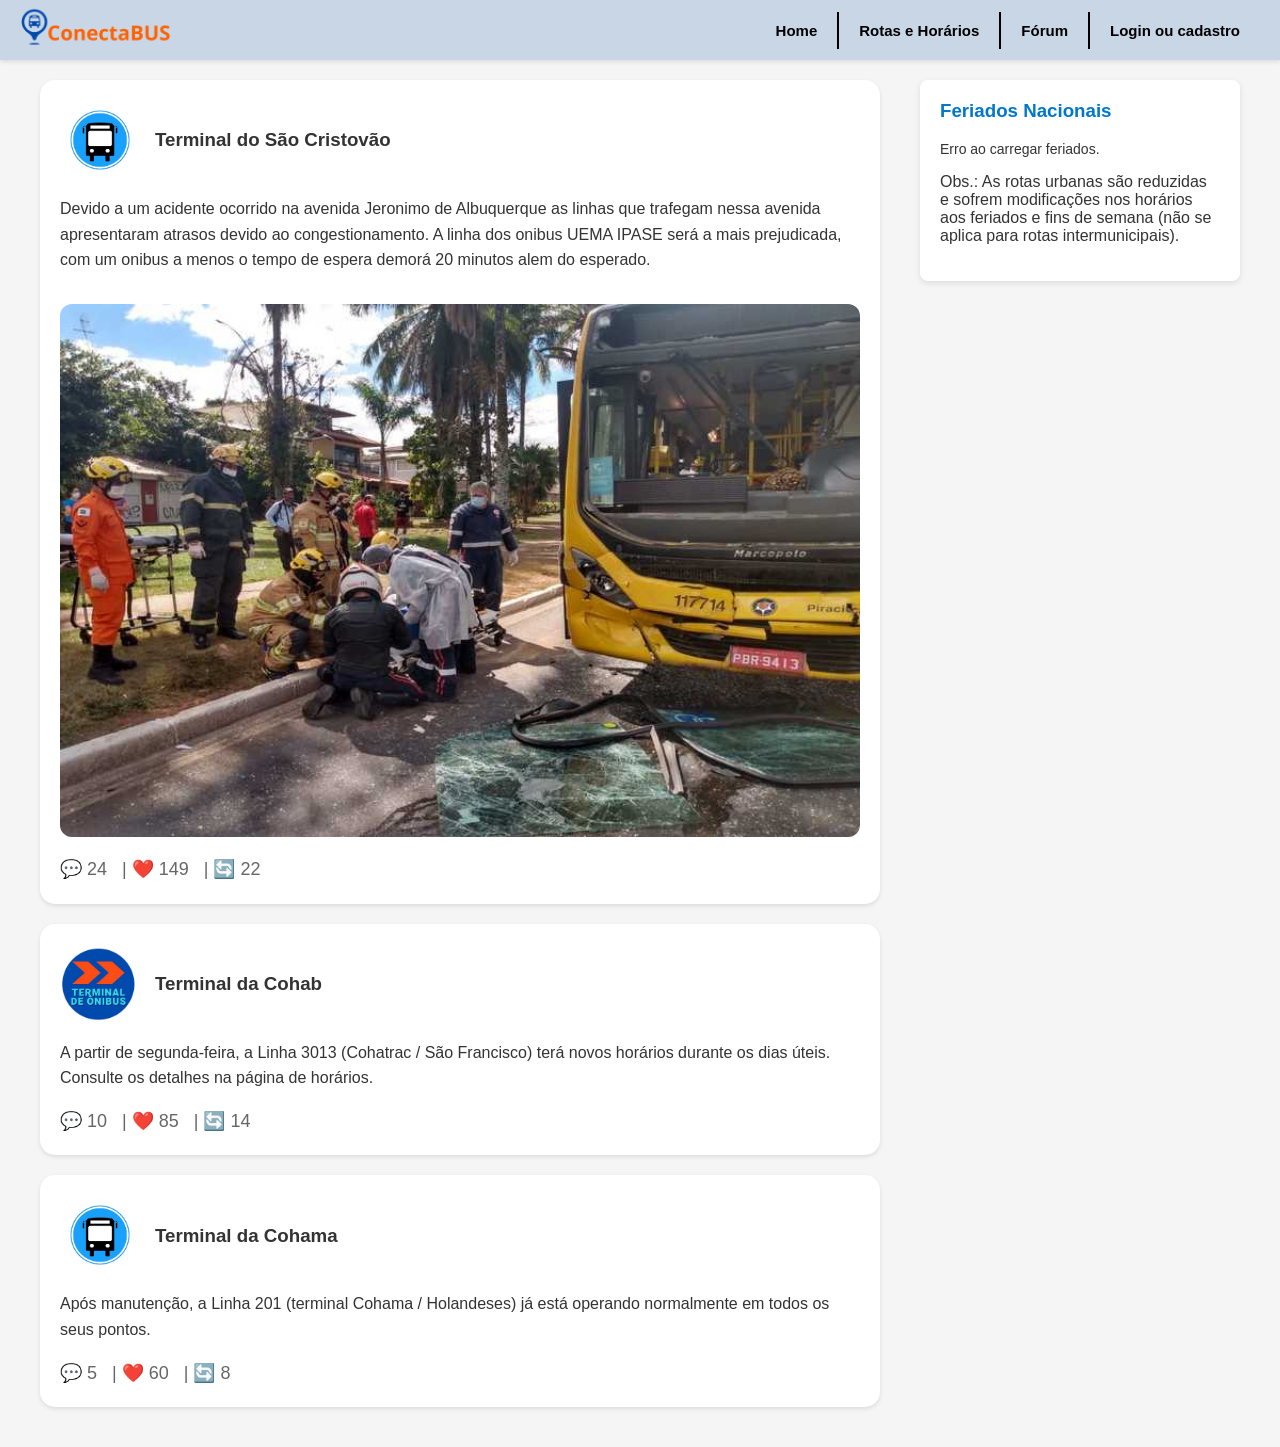
==== index.html @ ec61663d "front e bacl" ====
<!DOCTYPE html>
<html lang="pt-BR">
<head>
  <meta charset="UTF-8" />
  <meta name="viewport" content="width=device-width, initial-scale=1.0" />
  <title>Home - ConectaBUS</title>
  <link rel="stylesheet" href="./stylehome.css" />
</head>
<body>
  <header>
    <img src="./logohome.png" alt="ConectaBUS logo" class="logo" />
    <nav class="nav-bar">
      <ul>
        <li><a href="#">Home</a></li>
        <li><a href="https://moovitapp.com/index/pt-br/transporte_p%C3%BAblico-lines-Sao_Luis-4043-909237">Rotas e Horários</a></li>
        <li><a href="./forum.html">Fórum</a></li>
        <li><a href="./Login.html">Login ou cadastro</a></li>
      </ul>
      <button id="menu-button" aria-label="Abrir menu">☰</button>
      <button id="options-button" aria-label="Abrir opções">⚙️</button>
    </nav>
  </header>

  <div id="options-panel" class="hidden">
    <button onclick="toggleTheme()">Tema Claro / Escuro</button>
    <button>Configurações</button>
  </div>

  <main>
    <div class="layout-container">
      <div class="posts">
        <section class="post">
          <div class="post-header">
            <img src="./bushome.png" alt="Ônibus em manutenção" />
            <h3>Terminal do São Cristovão</h3>
          </div>
          <p>
            Devido a um acidente ocorrido na avenida Jeronimo de Albuquerque as linhas que trafegam nessa avenida apresentaram atrasos devido ao congestionamento.
            A linha dos onibus UEMA IPASE será a mais prejudicada, com um onibus a menos o tempo de espera demorá 20 minutos alem do esperado.
          </p>
          <img src="./batidahome.jpeg" alt="batida de onibus" class="postbatida" />
          <div class="post-actions">
            <span>💬 24</span> | <span>❤️ 149</span> | <span>🔄 22</span>
          </div>
        </section>
        <section class="post">
          <div class="post-header">
            <img src="./teminalhome.png" alt="Ônibus na estação" />
            <h3>Terminal da Cohab</h3>
          </div>
          <p>
            A partir de segunda-feira, a Linha 3013 (Cohatrac / São Francisco) terá novos horários durante os dias úteis. Consulte os detalhes na página de horários.
          </p>
          <div class="post-actions">
            <span>💬 10</span> | <span>❤️ 85</span> | <span>🔄 14</span>
          </div>
        </section>
        <section class="post">
          <div class="post-header">
            <img src="./bushome.png" alt="Ônibus em circulação" />
            <h3>Terminal da Cohama</h3>
          </div>
          <p>
            Após manutenção, a Linha 201 (terminal Cohama / Holandeses) já está operando normalmente em todos os seus pontos.
          </p>
          <div class="post-actions">
            <span>💬 5</span> | <span>❤️ 60</span> | <span>🔄 8</span>
          </div>
        </section>
      </div>
      <div class="holidays-box">
        <aside class="holiday-box">
          <h3>Feriados Nacionais</h3>
          <ul id="holiday-list">
            <li>Carregando...</li>
          </ul>
          <p>
            Obs.: As rotas urbanas são reduzidas e sofrem modificações nos horários aos feriados e fins de semana (não se aplica para rotas intermunicipais).
          </p>
        </aside>
      </div>
    </div>
  </main>

  <script src="./scripthome.js"></script>
</body>
</html>
---- stylehome.css ----
/* -------------------------------
   FONTES E CORES BASE
--------------------------------- */
body {
  font-family: Arial, sans-serif;
  margin: 0;
  background-color: #F5F5F5;
  color: #333;
  transition: background-color 0.3s, color 0.3s;
}

/* -------------------------------
   CABEÇALHO E NAVEGAÇÃO
--------------------------------- */
header {
  background-color: #c8d6e5; 
  display: flex;
  justify-content: space-between;
  align-items: center;
  padding: 0 20px;
  height: 60px;
  box-shadow: 0 2px 4px rgba(0, 0, 0, 0.1);
}

.logo {
  height: 70px;
  width: auto;
}

.nav-bar {
  position: relative;
  display: flex;
  align-items: center;
  gap: 10px;
}

.nav-bar ul {
  list-style: none;
  display: flex;
  margin: 0;
  padding: 0;
}

.nav-bar li {
  display: flex;
  align-items: center;
}

.nav-bar a {
  text-decoration: none;
  color: #000;
  font-weight: bold;
  font-size: 15px;
  padding: 10px 20px;
  display: inline-flex;
  align-items: center;
}

.nav-bar li:not(:last-child) a {
  border-right: 2px solid #000;
}

/* -------------------------------
   BOTÕES DE MENU E OPÇÕES
--------------------------------- */
#menu-button,
#options-button {
  font-size: 24px;
  background: none;
  border: none;
  cursor: pointer;
  color: #000;
  display: none;
}

.nav-buttons {
  display: flex;
  align-items: center;
  gap: 10px;
}

/* -------------------------------
   PAINEL DE OPÇÕES
--------------------------------- */
#options-panel {
  display: none;
  flex-direction: column;
  background: #ffffff;
  border: 1px solid #ccc;
  padding: 10px;
  position: absolute;
  top: 60px;
  right: 10px;
  box-shadow: 0 2px 6px rgba(0, 0, 0, 0.2);
  z-index: 100;
}

#options-panel.visible {
  display: flex;
}

/* -------------------------------
   LAYOUT PRINCIPAL
--------------------------------- */
main {
  padding: 20px;
  margin: auto;
  max-width: 1200px;
}

.layout-container {
  display: flex;
  gap: 40px;
  align-items: flex-start;
  flex-wrap: wrap;
}

.posts {
  flex: 3 1 600px;
}

.holidays-box {
  flex: 1 1 300px;
  min-width: 250px;
  max-width: 320px;
}

/* -------------------------------
   CAIXA DE FERIADOS
--------------------------------- */
.holiday-box {
  background: #fff;
  padding: 20px;
  border-radius: 8px;
  box-shadow: 0 2px 6px rgba(0, 0, 0, 0.1);
  position: sticky;
  top: 80px;
}

.holiday-box h3 {
  margin-top: 0;
  color: #0077cc;
}

.holiday-box ul {
  list-style: none;
  padding: 0;
  margin: 0;
}

.holiday-box li {
  margin-bottom: 10px;
  font-size: 14px;
}

/* -------------------------------
   POSTS
--------------------------------- */
.post {
  background: #fff;
  padding: 20px;
  margin-bottom: 20px;
  border-radius: 15px;
  box-shadow: 0 2px 4px rgba(0, 0, 0, 0.1);
  line-height: 1.6; /* 👈 Aumenta o espaçamento entre linhas */
}

.post-header {
  display: flex;
  align-items: center;
  gap: 15px;
  margin-bottom: 10px;
}

.post-header img {
  width: 80px;
  height: 80px;
  object-fit: cover;
  border-radius: 8px;
}

.postbatida {
  width: 100%;
  height: auto;
  border-radius: 12px;
  margin-top: 15px;
}

.post-actions {
  margin-top: 10px;
  font-size: 18px;
  color: #666;
}

.post-actions span:not(:last-child) {
  margin-right: 10px;
}

/* -------------------------------
   TEMA ESCURO
--------------------------------- */
.dark-theme {
  background-color: #1e1e1e;
  color: #f4f4f4;
}

.dark-theme header,
.dark-theme .post,
.dark-theme #options-panel {
  background-color: #2e2e2e;
  color: #f4f4f4;
  border-color: transparent;
}

.dark-theme .nav-bar a {
  color: #ff6600;
}

.dark-theme .holiday-box {
  background-color: #2e2e2e;
  color: #f4f4f4;
  border: none;
}

/* -------------------------------
   RESPONSIVIDADE (MOBILE)
--------------------------------- */
@media (max-width: 768px) {
  #menu-button,
  #options-button {
    display: block;
  }

  .nav-bar ul {
    flex-direction: column;
    position: absolute;
    top: 60px;
    right: 0;
    background-color: #ebeff2;
    width: 200px;
    display: none;
    border-left: 2px solid #000;
    box-shadow: -2px 0 5px rgba(0, 0, 0, 0.1);
    z-index: 1000;
  }

  .nav-bar ul.show {
    display: flex;
  }

  .nav-bar li:not(:last-child) a {
    border: none;
    border-bottom: 1px solid #000;
    padding: 15px 20px;
  }

  .nav-bar li:last-child {
    display: none;
  }

  .layout-container {
    flex-direction: column;
    padding: 0 10px;
  }

  .posts,
  .holidays-box {
    width: 100%;
    max-width: 100%;
  }

  .holiday-box {
    position: static;
    margin-top: 20px;
  }

  .logo {
    height: 50px;
  }
}
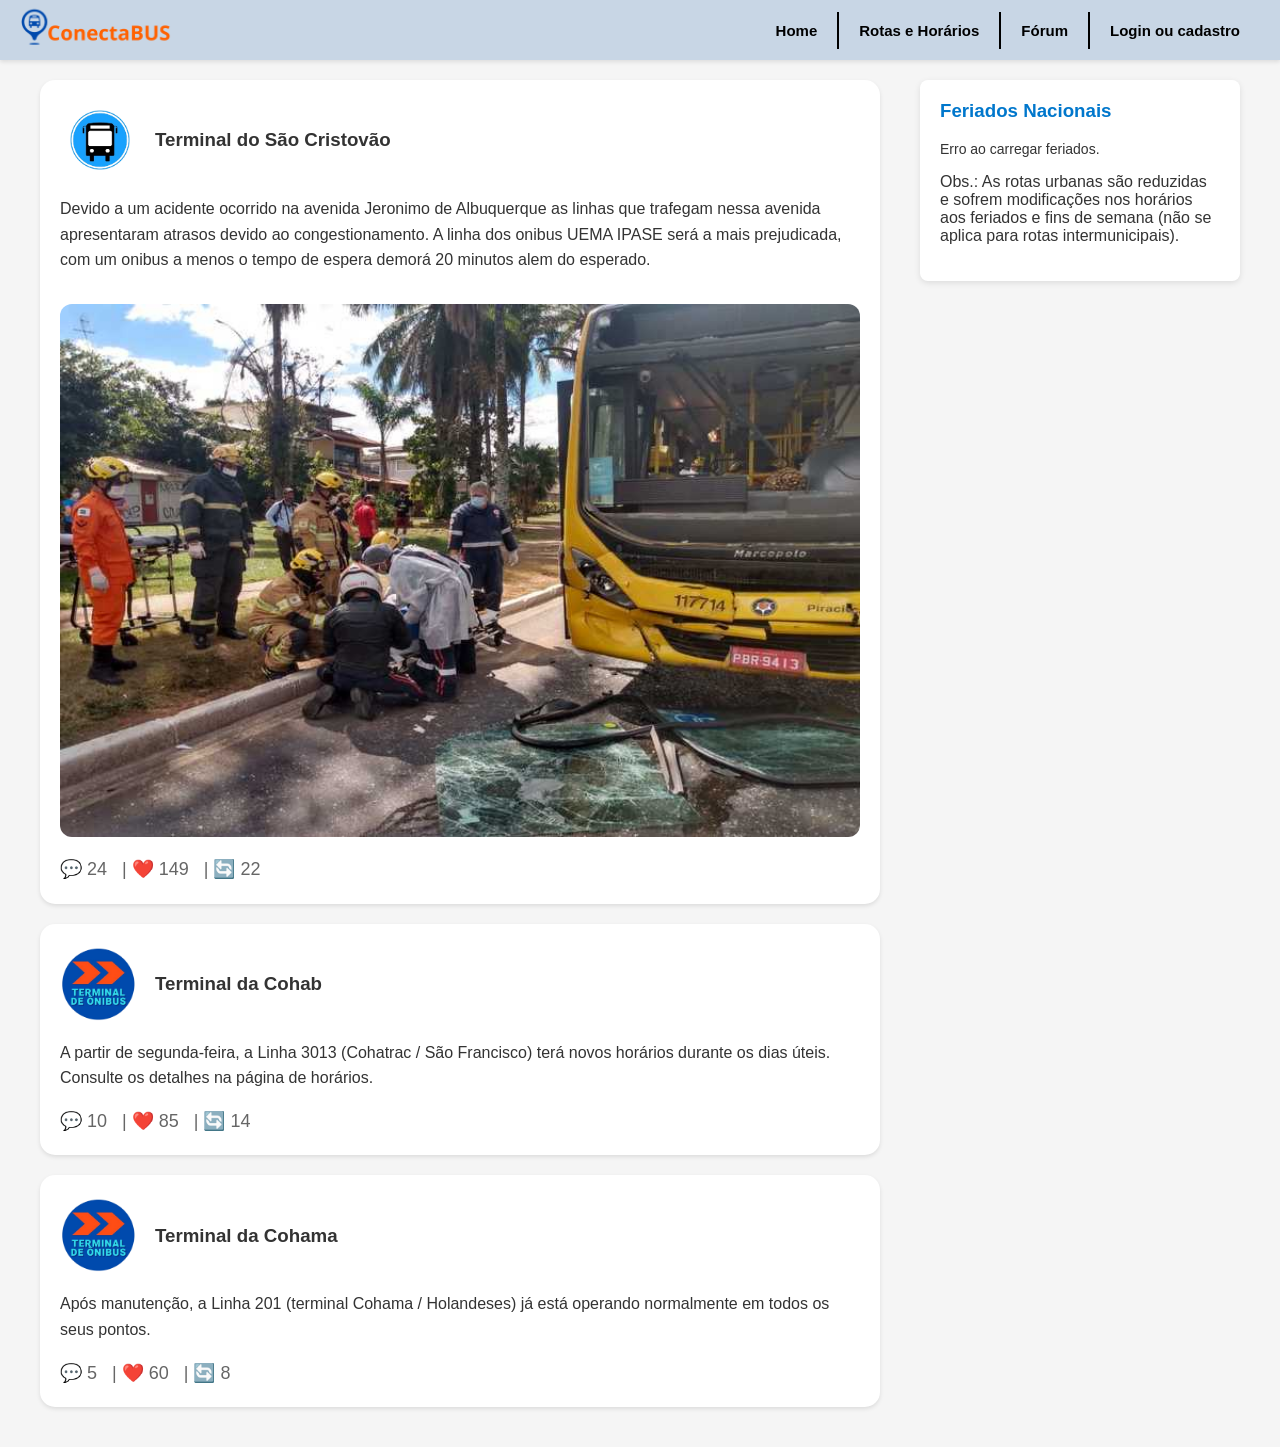
==== commit dea645e8: "Add files via upload" ====
--- a/index.html
+++ b/index.html
@@ -57,7 +57,7 @@
         </section>
         <section class="post">
           <div class="post-header">
-            <img src="./bushome.png" alt="Ônibus em circulação" />
+            <img src="./teminalhome.png" alt="Ônibus em circulação" />
             <h3>Terminal da Cohama</h3>
           </div>
           <p>
